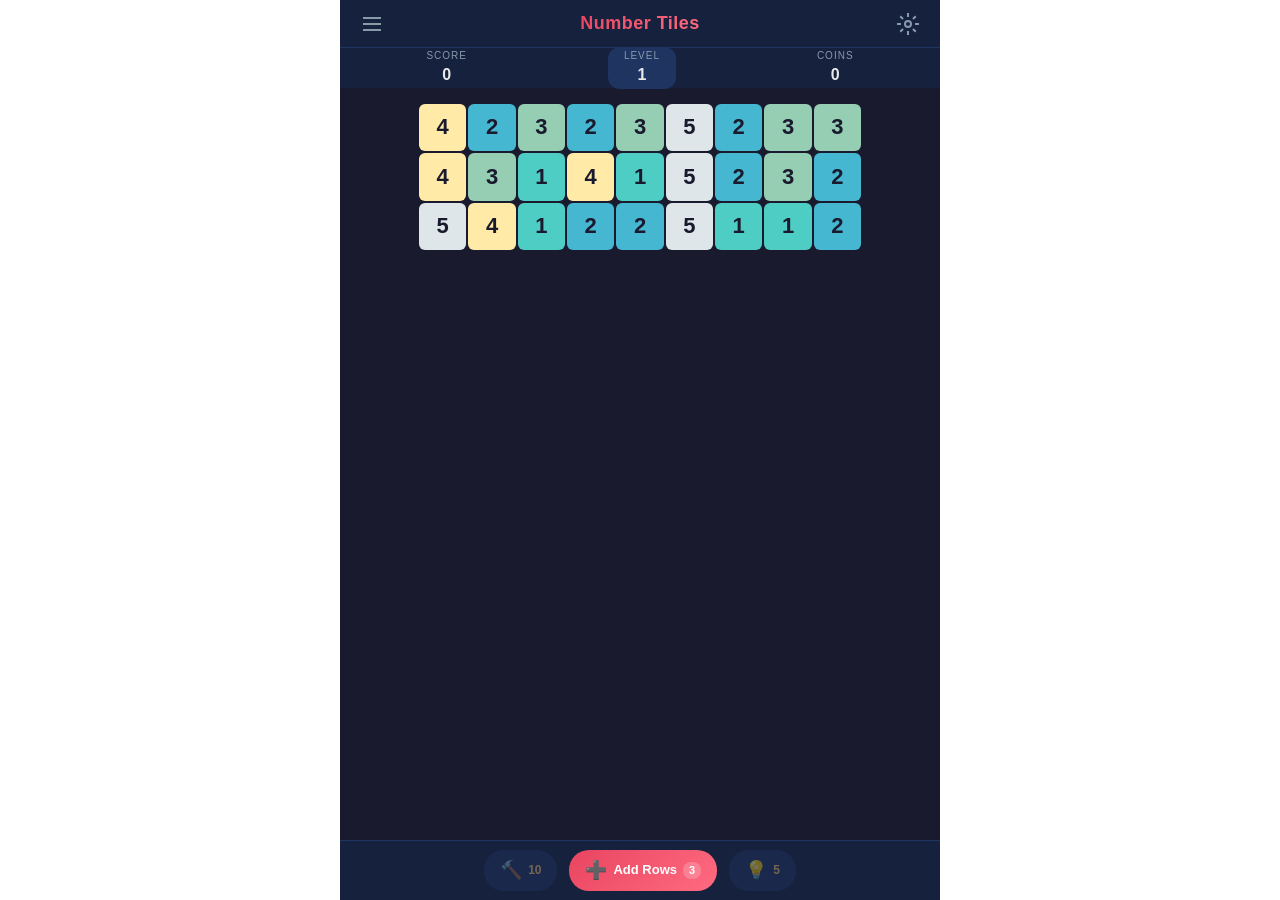
==== index.html @ b3f2695e "Initial release: Number Tiles PWA puzzle game Vanilla HTML/CSS/JS number matching game with PWA supp" ====
<!DOCTYPE html>
<html lang="en">
<head>
  <meta charset="UTF-8">
  <meta name="viewport" content="width=device-width, initial-scale=1.0">
  <meta name="theme-color" content="#1a1a2e">
  <meta name="description" content="Number Tiles - A fun number matching puzzle game">

  <!-- PWA: This link tells the browser where to find the app manifest -->
  <link rel="manifest" href="manifest.json">

  <!-- iOS PWA support (Safari doesn't use manifest.json for these) -->
  <meta name="apple-mobile-web-app-capable" content="yes">
  <meta name="apple-mobile-web-app-status-bar-style" content="black-translucent">
  <meta name="apple-mobile-web-app-title" content="NumTiles">
  <link rel="apple-touch-icon" href="assets/icons/icon-192.png">

  <link rel="icon" href="assets/icons/icon-192.png">

  <link rel="stylesheet" href="css/reset.css">
  <link rel="stylesheet" href="css/variables.css">
  <link rel="stylesheet" href="css/layout.css">
  <link rel="stylesheet" href="css/grid.css">
  <link rel="stylesheet" href="css/tiles.css">
  <link rel="stylesheet" href="css/modals.css">

  <title>Number Tiles</title>
</head>
<body>
  <div class="app">
    <header class="header">
      <button class="header__btn" id="menuBtn" aria-label="Menu">
        <svg width="24" height="24" viewBox="0 0 24 24" fill="none" stroke="currentColor" stroke-width="2">
          <line x1="3" y1="6" x2="21" y2="6"/>
          <line x1="3" y1="12" x2="21" y2="12"/>
          <line x1="3" y1="18" x2="21" y2="18"/>
        </svg>
      </button>
      <h1 class="header__title">Number Tiles</h1>
      <button class="header__btn" id="settingsBtn" aria-label="Settings">
        <svg width="24" height="24" viewBox="0 0 24 24" fill="none" stroke="currentColor" stroke-width="2">
          <circle cx="12" cy="12" r="3"/>
          <path d="M12 1v4M12 19v4M4.22 4.22l2.83 2.83M16.95 16.95l2.83 2.83M1 12h4M19 12h4M4.22 19.78l2.83-2.83M16.95 7.05l2.83-2.83"/>
        </svg>
      </button>
    </header>

    <div class="hud">
      <div class="hud__item">
        <span class="hud__label">Score</span>
        <span class="hud__value" id="scoreValue" aria-live="polite">0</span>
      </div>
      <div class="hud__item hud__item--level">
        <span class="hud__label">Level</span>
        <span class="hud__value" id="levelValue" aria-live="polite">1</span>
      </div>
      <div class="hud__item">
        <span class="hud__label">Coins</span>
        <span class="hud__value" id="coinsValue" aria-live="polite">0</span>
      </div>
    </div>

    <main class="board-area">
      <div class="board" id="board">
        <!-- Tiles rendered here by renderer.js -->
      </div>
    </main>

    <div class="boosters">
      <button class="booster-btn" id="hammerBtn" aria-label="Hammer - remove one tile">
        <span class="booster-btn__icon">🔨</span>
        <span class="booster-btn__cost">10</span>
      </button>
      <button class="booster-btn booster-btn--primary" id="addRowsBtn" aria-label="Add rows">
        <span class="booster-btn__icon">➕</span>
        <span class="booster-btn__label">Add Rows</span>
        <span class="booster-btn__count" id="addRowsCount">3</span>
      </button>
      <button class="booster-btn" id="hintBtn" aria-label="Hint - show a valid pair">
        <span class="booster-btn__icon">💡</span>
        <span class="booster-btn__cost">5</span>
      </button>
    </div>
  </div>

  <!-- Modals -->
  <dialog class="modal" id="levelCompleteModal">
    <div class="modal__card">
      <h2 class="modal__title">Level Complete!</h2>
      <div class="modal__stars" id="starsContainer"></div>
      <div class="modal__stats" id="levelStats"></div>
      <button class="modal__btn modal__btn--primary" id="nextLevelBtn">Next Level</button>
    </div>
  </dialog>

  <dialog class="modal" id="noMovesModal">
    <div class="modal__card">
      <h2 class="modal__title">No Moves!</h2>
      <p class="modal__text" id="noMovesText"></p>
      <div class="modal__actions">
        <button class="modal__btn modal__btn--primary" id="addRowsModalBtn">Add Rows</button>
        <button class="modal__btn" id="restartLevelBtn">Restart Level</button>
      </div>
    </div>
  </dialog>

  <dialog class="modal" id="settingsModal">
    <div class="modal__card">
      <h2 class="modal__title">Settings</h2>
      <div class="modal__setting">
        <span>Sound</span>
        <label class="toggle">
          <input type="checkbox" id="soundToggle" checked>
          <span class="toggle__slider"></span>
        </label>
      </div>
      <div class="modal__setting">
        <span>Vibration</span>
        <label class="toggle">
          <input type="checkbox" id="vibrationToggle" checked>
          <span class="toggle__slider"></span>
        </label>
      </div>
      <button class="modal__btn modal__btn--danger" id="resetProgressBtn">Reset Progress</button>
      <button class="modal__btn" id="closeSettingsBtn">Close</button>
    </div>
  </dialog>

  <dialog class="modal" id="installModal">
    <div class="modal__card">
      <h2 class="modal__title">Install App</h2>
      <p class="modal__text">Add Number Tiles to your home screen for the best experience!</p>
      <div class="modal__actions">
        <button class="modal__btn modal__btn--primary" id="installBtn">Install</button>
        <button class="modal__btn" id="dismissInstallBtn">Not Now</button>
      </div>
    </div>
  </dialog>

  <noscript>
    <p style="text-align:center;padding:2rem;color:#fff;">
      Number Tiles requires JavaScript to play. Please enable it in your browser settings.
    </p>
  </noscript>

  <script type="module" src="js/app.js"></script>
</body>
</html>
---- css/variables.css ----
:root {
  --color-bg: #1a1a2e;
  --color-surface: #16213e;
  --color-surface-light: #1f3460;
  --color-text: #e8e8e8;
  --color-text-muted: #8899aa;
  --color-accent: #e94560;
  --color-accent-glow: rgba(233, 69, 96, 0.4);
  --color-success: #00b894;
  --color-warning: #fdcb6e;

  --color-n1: #4ecdc4;
  --color-n2: #45b7d1;
  --color-n3: #96ceb4;
  --color-n4: #ffeaa7;
  --color-n5: #dfe6e9;
  --color-n6: #fd79a8;
  --color-n7: #a29bfe;
  --color-n8: #fab1a0;
  --color-n9: #e17055;

  --text-on-n1: #1a1a2e;
  --text-on-n2: #1a1a2e;
  --text-on-n3: #1a1a2e;
  --text-on-n4: #1a1a2e;
  --text-on-n5: #1a1a2e;
  --text-on-n6: #fff;
  --text-on-n7: #fff;
  --text-on-n8: #1a1a2e;
  --text-on-n9: #fff;

  --tile-gap: 2px;
  --tile-radius: 6px;
  --board-max-width: 450px;

  --anim-match: 0.4s;
  --anim-shake: 0.3s;
  --anim-select: 0.15s;

  --header-height: 48px;
  --hud-height: 40px;
  --booster-height: 60px;

  --safe-bottom: env(safe-area-inset-bottom, 0px);
}
---- css/layout.css ----
.app {
  display: flex;
  flex-direction: column;
  height: 100vh;
  height: 100dvh;
  background-color: var(--color-bg);
  color: var(--color-text);
  max-width: 600px;
  margin: 0 auto;
  position: relative;
  overflow: hidden;
}

.header {
  display: flex;
  align-items: center;
  justify-content: space-between;
  height: var(--header-height);
  padding: 0 12px;
  background-color: var(--color-surface);
  border-bottom: 1px solid var(--color-surface-light);
  flex-shrink: 0;
}

.header__title {
  font-size: 18px;
  font-weight: 700;
  letter-spacing: 0.5px;
  background: linear-gradient(135deg, var(--color-accent), #ff6b81);
  -webkit-background-clip: text;
  -webkit-text-fill-color: transparent;
  background-clip: text;
}

.header__btn {
  width: 40px;
  height: 40px;
  display: flex;
  align-items: center;
  justify-content: center;
  border-radius: 8px;
  color: var(--color-text-muted);
  transition: background-color 0.15s, color 0.15s;
}

.header__btn:hover {
  background-color: var(--color-surface-light);
  color: var(--color-text);
}

.hud {
  display: flex;
  align-items: center;
  justify-content: space-around;
  height: var(--hud-height);
  padding: 0 16px;
  background-color: var(--color-surface);
  flex-shrink: 0;
}

.hud__item {
  display: flex;
  flex-direction: column;
  align-items: center;
  gap: 1px;
}

.hud__item--level {
  background: var(--color-surface-light);
  padding: 2px 16px;
  border-radius: 12px;
}

.hud__label {
  font-size: 10px;
  text-transform: uppercase;
  letter-spacing: 1px;
  color: var(--color-text-muted);
}

.hud__value {
  font-size: 16px;
  font-weight: 700;
  font-variant-numeric: tabular-nums;
}

.board-area {
  flex: 1;
  overflow-y: auto;
  overflow-x: hidden;
  display: flex;
  align-items: flex-start;
  justify-content: center;
  padding: 12px 8px;
  -webkit-overflow-scrolling: touch;
}

.boosters {
  display: flex;
  align-items: center;
  justify-content: center;
  gap: 12px;
  height: var(--booster-height);
  padding: 0 16px;
  padding-bottom: var(--safe-bottom);
  background-color: var(--color-surface);
  border-top: 1px solid var(--color-surface-light);
  flex-shrink: 0;
}

.booster-btn {
  display: flex;
  align-items: center;
  gap: 6px;
  padding: 8px 16px;
  border-radius: 20px;
  background-color: var(--color-surface-light);
  color: var(--color-text);
  font-size: 14px;
  font-weight: 600;
  transition: transform 0.1s, opacity 0.15s;
  position: relative;
}

.booster-btn:active {
  transform: scale(0.95);
}

.booster-btn:disabled {
  opacity: 0.4;
  cursor: not-allowed;
}

.booster-btn--primary {
  background: linear-gradient(135deg, var(--color-accent), #ff6b81);
  color: #fff;
}

.booster-btn__icon {
  font-size: 18px;
}

.booster-btn__cost {
  font-size: 12px;
  color: var(--color-warning);
}

.booster-btn__label {
  font-size: 13px;
}

.booster-btn__count {
  font-size: 11px;
  background: rgba(255,255,255,0.2);
  padding: 1px 6px;
  border-radius: 8px;
}

.combo-float {
  position: fixed;
  top: 50%;
  left: 50%;
  transform: translate(-50%, -50%);
  font-size: 28px;
  font-weight: 800;
  color: var(--color-warning);
  text-shadow: 0 2px 8px rgba(0,0,0,0.5);
  pointer-events: none;
  animation: floatUp 0.8s ease-out forwards;
  z-index: 100;
}

@keyframes floatUp {
  0% { opacity: 1; transform: translate(-50%, -50%) scale(0.5); }
  50% { opacity: 1; transform: translate(-50%, -80%) scale(1.2); }
  100% { opacity: 0; transform: translate(-50%, -120%) scale(1); }
}
---- css/grid.css ----
.board {
  display: grid;
  grid-template-columns: repeat(9, 1fr);
  gap: var(--tile-gap);
  max-width: var(--board-max-width);
  width: 100%;
  padding: 4px;
}
---- css/tiles.css ----
.tile {
  aspect-ratio: 1;
  display: flex;
  align-items: center;
  justify-content: center;
  font-size: clamp(14px, 4vw, 22px);
  font-weight: 700;
  border-radius: var(--tile-radius);
  cursor: pointer;
  user-select: none;
  -webkit-tap-highlight-color: transparent;
  transition: transform var(--anim-select), box-shadow var(--anim-select);
  position: relative;
}

.tile--n1 { background-color: var(--color-n1); color: var(--text-on-n1); }
.tile--n2 { background-color: var(--color-n2); color: var(--text-on-n2); }
.tile--n3 { background-color: var(--color-n3); color: var(--text-on-n3); }
.tile--n4 { background-color: var(--color-n4); color: var(--text-on-n4); }
.tile--n5 { background-color: var(--color-n5); color: var(--text-on-n5); }
.tile--n6 { background-color: var(--color-n6); color: var(--text-on-n6); }
.tile--n7 { background-color: var(--color-n7); color: var(--text-on-n7); }
.tile--n8 { background-color: var(--color-n8); color: var(--text-on-n8); }
.tile--n9 { background-color: var(--color-n9); color: var(--text-on-n9); }

.tile--selected {
  box-shadow: 0 0 0 3px rgba(255, 255, 255, 0.85), 0 0 12px var(--color-accent-glow);
  transform: scale(1.08);
  z-index: 2;
}

.tile--matched {
  animation: matchFlash var(--anim-match) ease-out forwards;
}

.tile--invalid {
  animation: shake var(--anim-shake) ease-in-out;
}

.tile--cleared {
  visibility: hidden;
  pointer-events: none;
}

.tile--hint {
  animation: pulse 0.6s ease-in-out infinite alternate;
}

.tile--hammer-mode {
  cursor: crosshair;
}

.hammer-active .tile:not(.tile--cleared) {
  cursor: crosshair;
  animation: pulse 0.6s ease-in-out infinite alternate;
}

@keyframes matchFlash {
  0% {
    transform: scale(1);
    background-color: var(--color-success);
    opacity: 1;
  }
  40% {
    transform: scale(1.25);
    opacity: 0.8;
  }
  100% {
    transform: scale(0);
    opacity: 0;
  }
}

@keyframes shake {
  0%, 100% { transform: translateX(0); }
  20% { transform: translateX(-4px); }
  40% { transform: translateX(4px); }
  60% { transform: translateX(-3px); }
  80% { transform: translateX(3px); }
}

@keyframes pulse {
  from {
    box-shadow: 0 0 0 0 var(--color-warning);
  }
  to {
    box-shadow: 0 0 0 4px transparent;
    transform: scale(1.05);
  }
}

@media (prefers-reduced-motion: reduce) {
  *, *::before, *::after {
    animation-duration: 0.01ms !important;
    animation-iteration-count: 1 !important;
    transition-duration: 0.01ms !important;
  }
}
---- css/modals.css ----
.modal__card {
  background-color: var(--color-surface);
  border-radius: 16px;
  padding: 24px;
  max-width: 320px;
  width: 90vw;
  margin: auto;
  text-align: center;
  box-shadow: 0 16px 48px rgba(0, 0, 0, 0.4);
  animation: modalSlideIn 0.25s ease-out;
}

@keyframes modalSlideIn {
  from {
    opacity: 0;
    transform: translateY(20px) scale(0.95);
  }
  to {
    opacity: 1;
    transform: translateY(0) scale(1);
  }
}

.modal__title {
  font-size: 22px;
  font-weight: 700;
  margin-bottom: 16px;
  background: linear-gradient(135deg, var(--color-accent), #ff6b81);
  -webkit-background-clip: text;
  -webkit-text-fill-color: transparent;
  background-clip: text;
}

.modal__text {
  font-size: 14px;
  color: var(--color-text-muted);
  margin-bottom: 20px;
  line-height: 1.5;
}

.modal__stars {
  font-size: 36px;
  margin-bottom: 16px;
  display: flex;
  justify-content: center;
  gap: 8px;
}

.modal__stats {
  font-size: 14px;
  margin-bottom: 20px;
  line-height: 2;
  color: var(--color-text-muted);
}

.modal__stats strong {
  color: var(--color-text);
}

.modal__actions {
  display: flex;
  flex-direction: column;
  gap: 8px;
}

.modal__btn {
  padding: 12px 24px;
  border-radius: 12px;
  font-size: 15px;
  font-weight: 600;
  background-color: var(--color-surface-light);
  color: var(--color-text);
  transition: transform 0.1s, background-color 0.15s;
  width: 100%;
}

.modal__btn:active {
  transform: scale(0.97);
}

.modal__btn--primary {
  background: linear-gradient(135deg, var(--color-accent), #ff6b81);
  color: #fff;
}

.modal__btn--danger {
  background-color: transparent;
  color: var(--color-accent);
  font-size: 13px;
  margin-top: 8px;
}

.modal__setting {
  display: flex;
  align-items: center;
  justify-content: space-between;
  padding: 12px 0;
  border-bottom: 1px solid var(--color-surface-light);
  font-size: 15px;
}

.toggle {
  position: relative;
  display: inline-block;
  width: 44px;
  height: 24px;
}

.toggle input {
  opacity: 0;
  width: 0;
  height: 0;
}

.toggle__slider {
  position: absolute;
  cursor: pointer;
  inset: 0;
  background-color: var(--color-surface-light);
  border-radius: 24px;
  transition: background-color 0.2s;
}

.toggle__slider::before {
  content: '';
  position: absolute;
  height: 18px;
  width: 18px;
  left: 3px;
  bottom: 3px;
  background-color: #fff;
  border-radius: 50%;
  transition: transform 0.2s;
}

.toggle input:checked + .toggle__slider {
  background-color: var(--color-success);
}

.toggle input:checked + .toggle__slider::before {
  transform: translateX(20px);
}
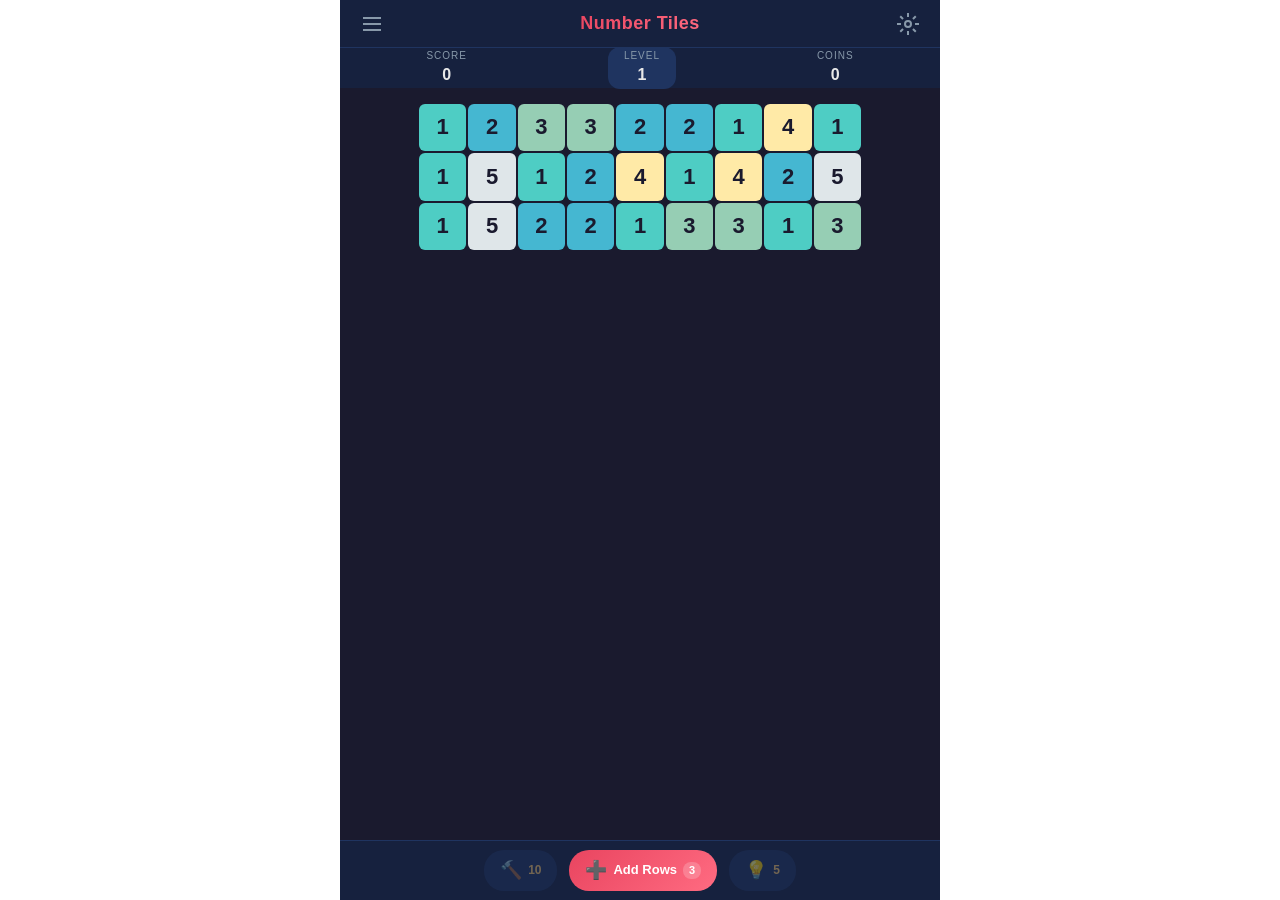
==== commit 1dc2e02e: "Add inline service worker registration for PWABuilder detection PWABuilder's crawler doesn't execute" ====
--- a/index.html
+++ b/index.html
@@ -143,6 +143,11 @@
     </p>
   </noscript>
 
+  <script>
+    if ('serviceWorker' in navigator) {
+      navigator.serviceWorker.register('./sw.js');
+    }
+  </script>
   <script type="module" src="js/app.js"></script>
 </body>
 </html>
